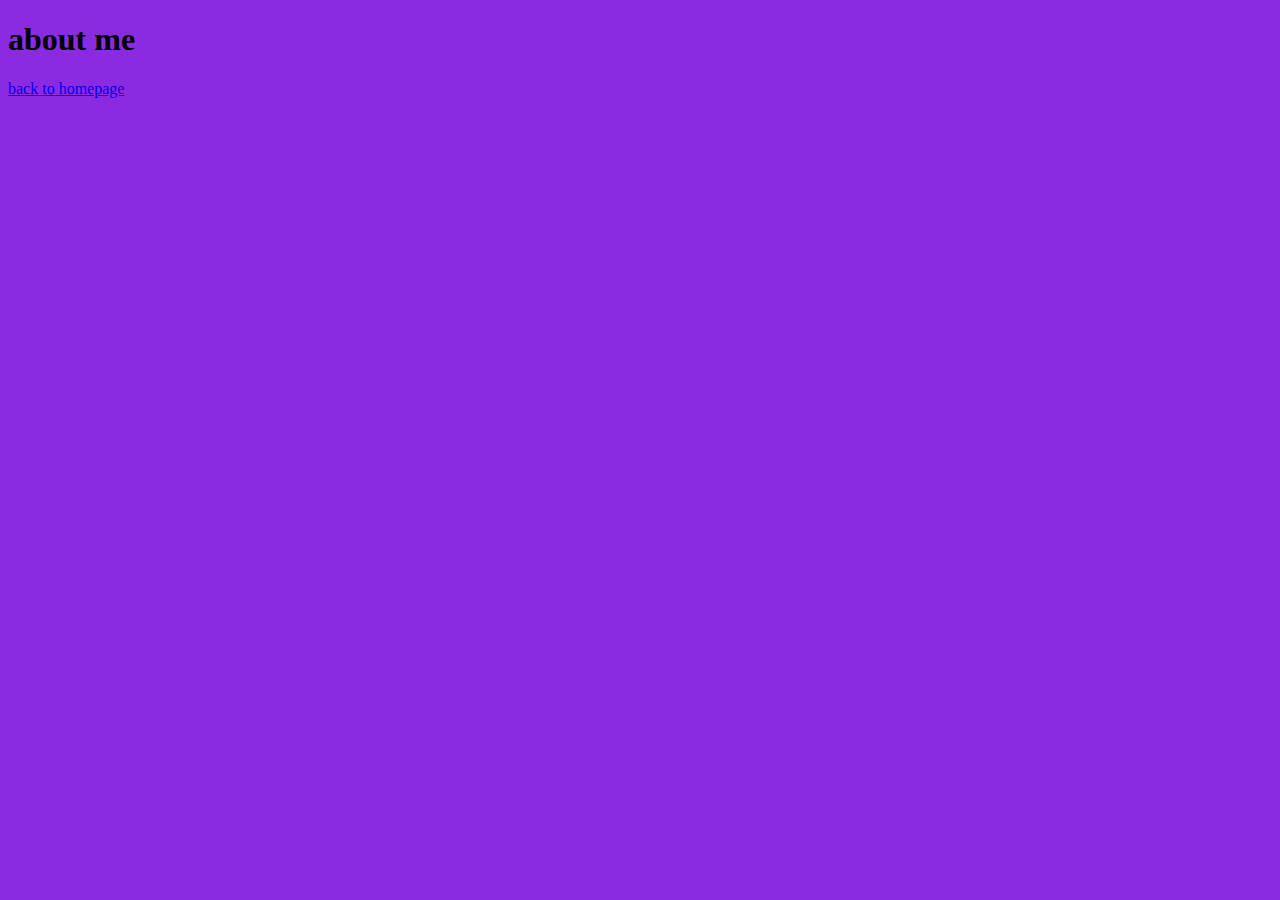
==== about.html @ 02360269 "Created the initial structure HTML pages and CSS" ====
<!DOCTYPE html>
<html lang="en">
<head>
    <meta charset="UTF-8">
    <meta name="viewport" content="width=device-width, initial-scale=1.0">
    <link rel="stylesheet" href="/css/styles.css">
   
    <title>Document</title>
</head>
<body>
    <h1>about me</h1>
    <a href="/">back to homepage</a>
</body>
</html>
---- css/styles.css ----
body {
    background-color: blueviolet;
}
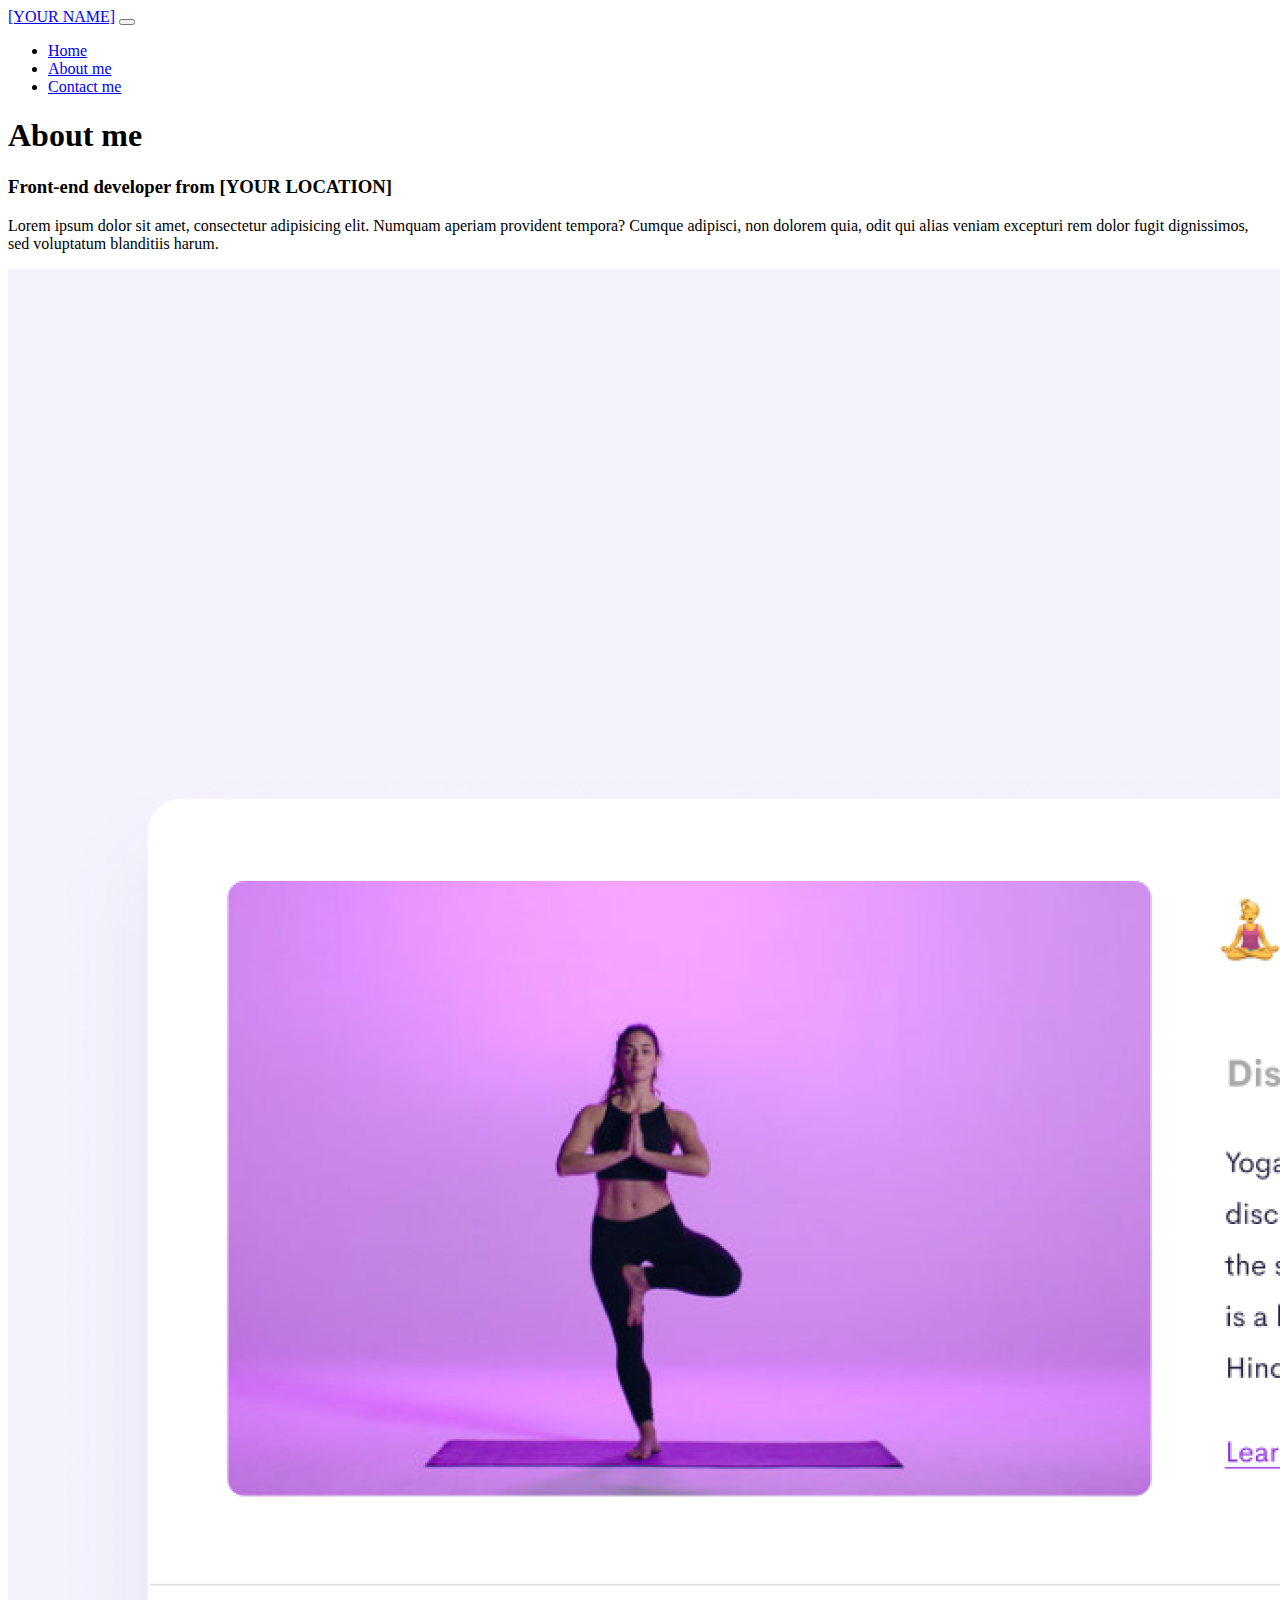
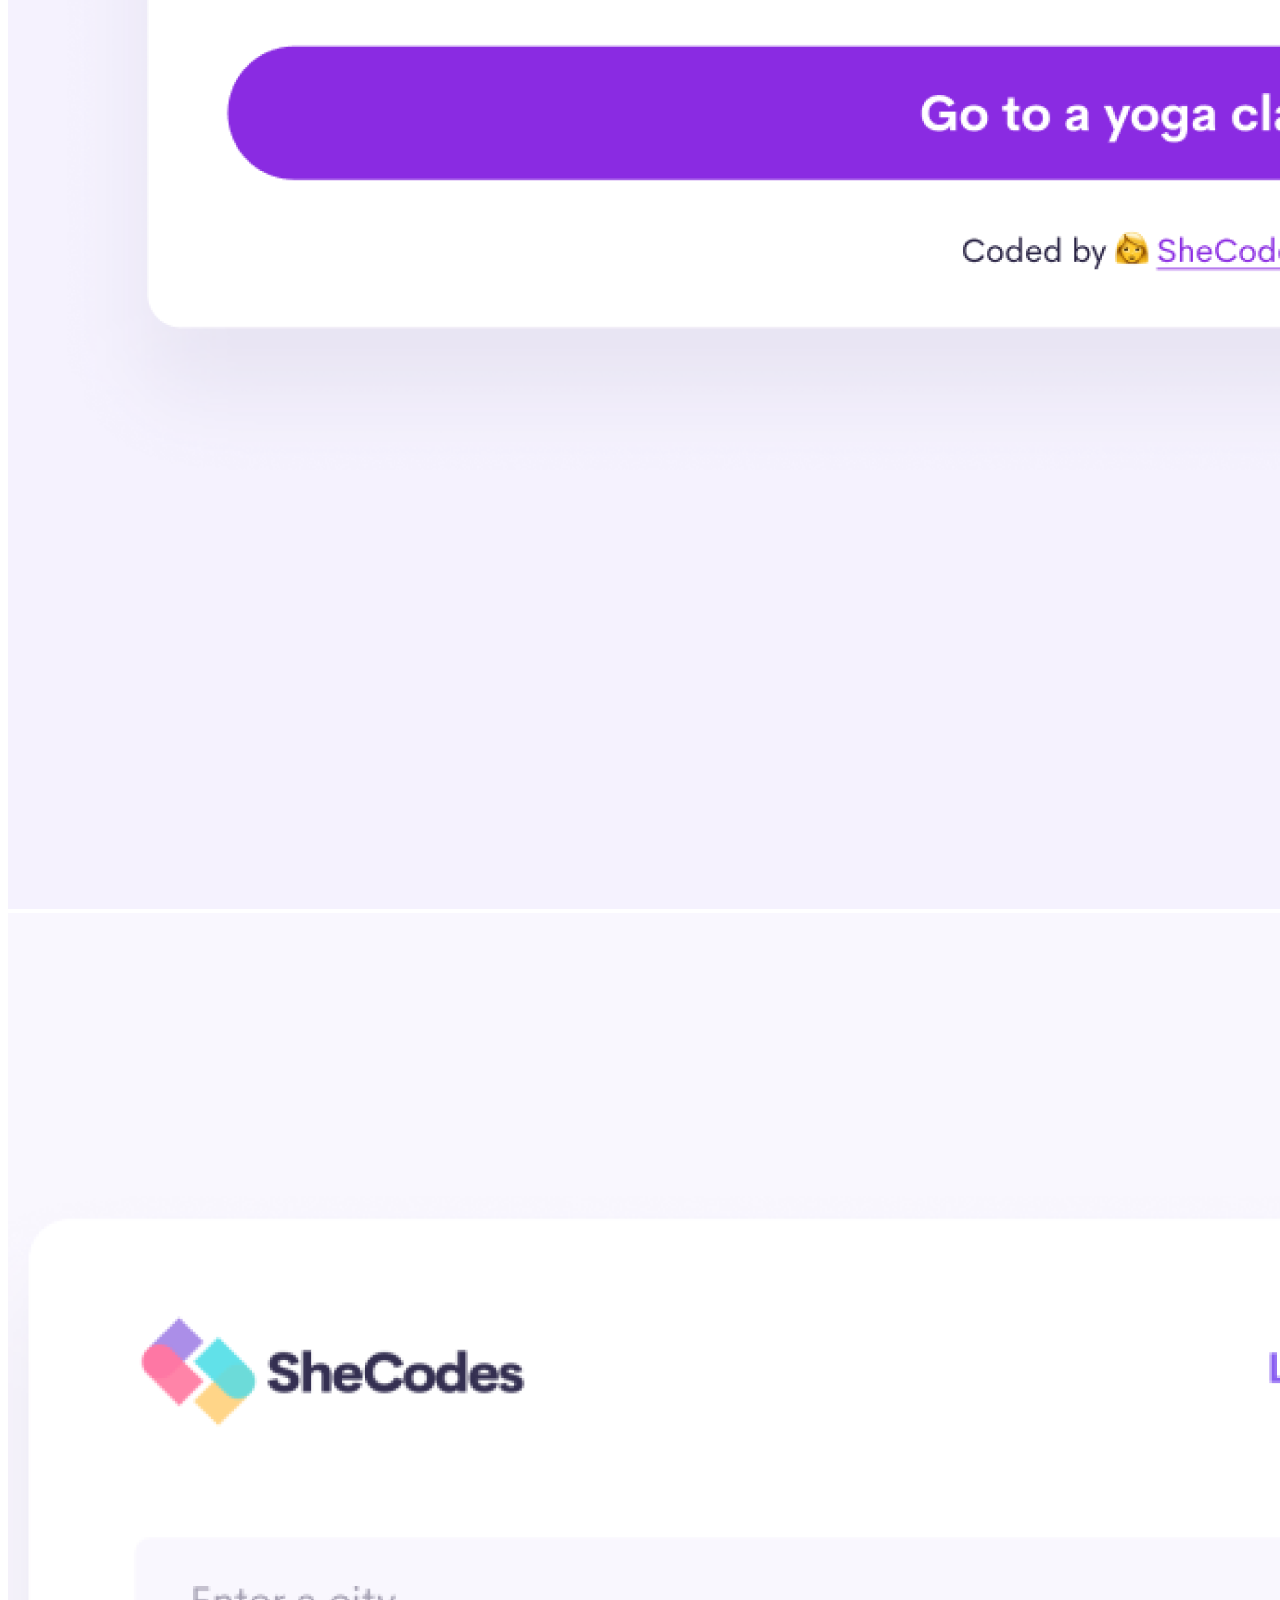
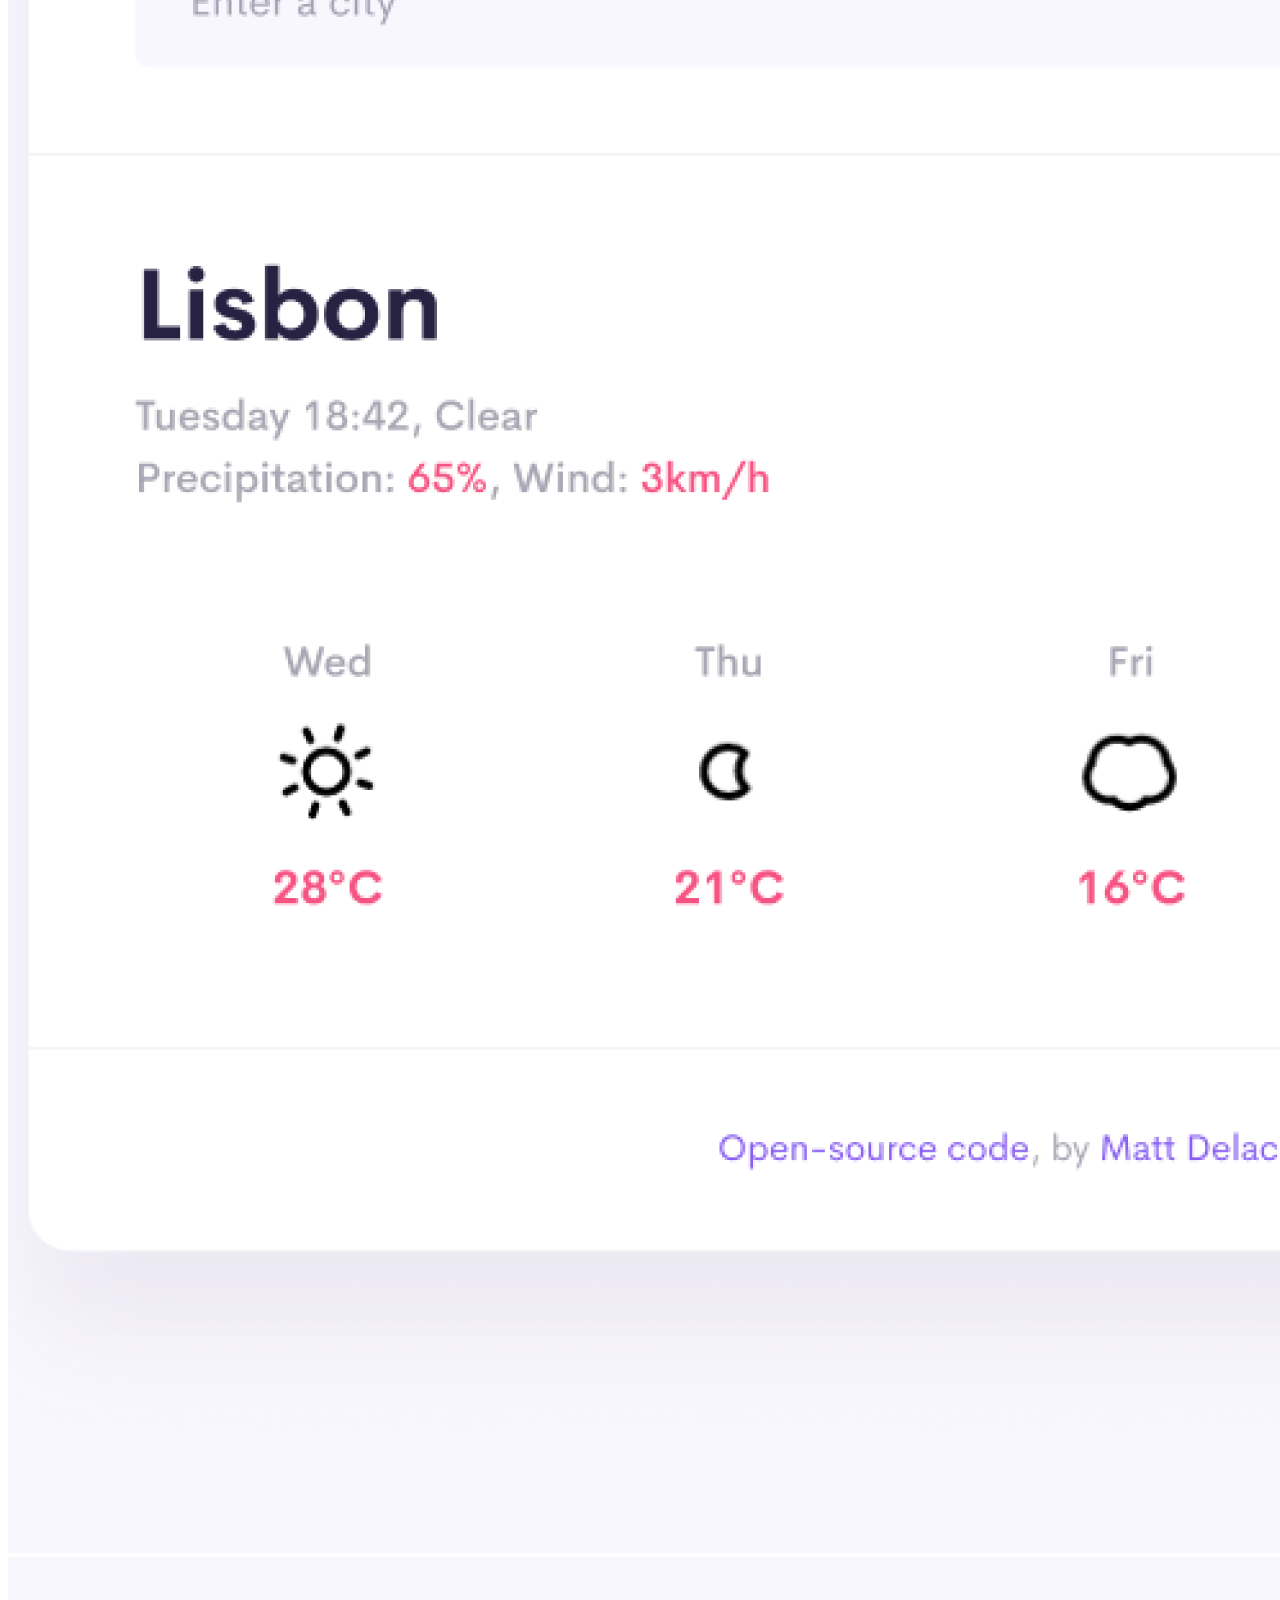
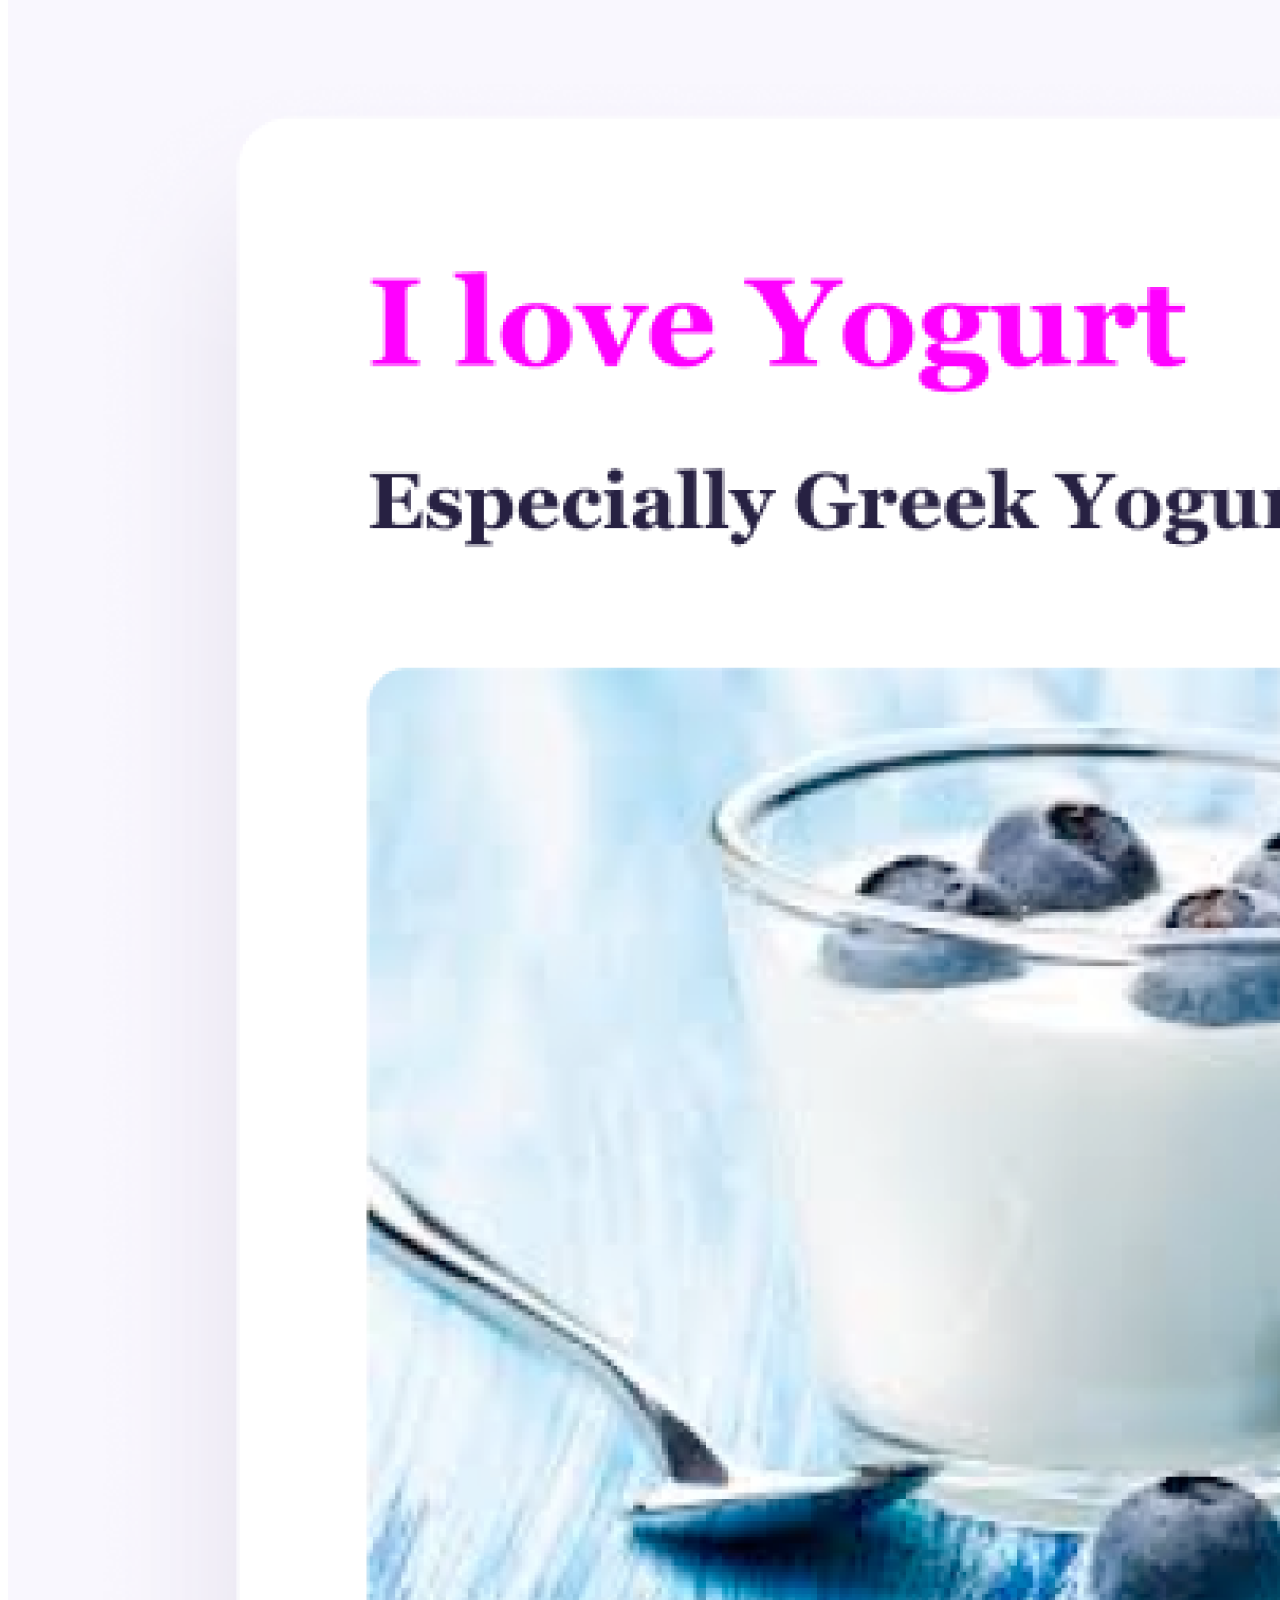
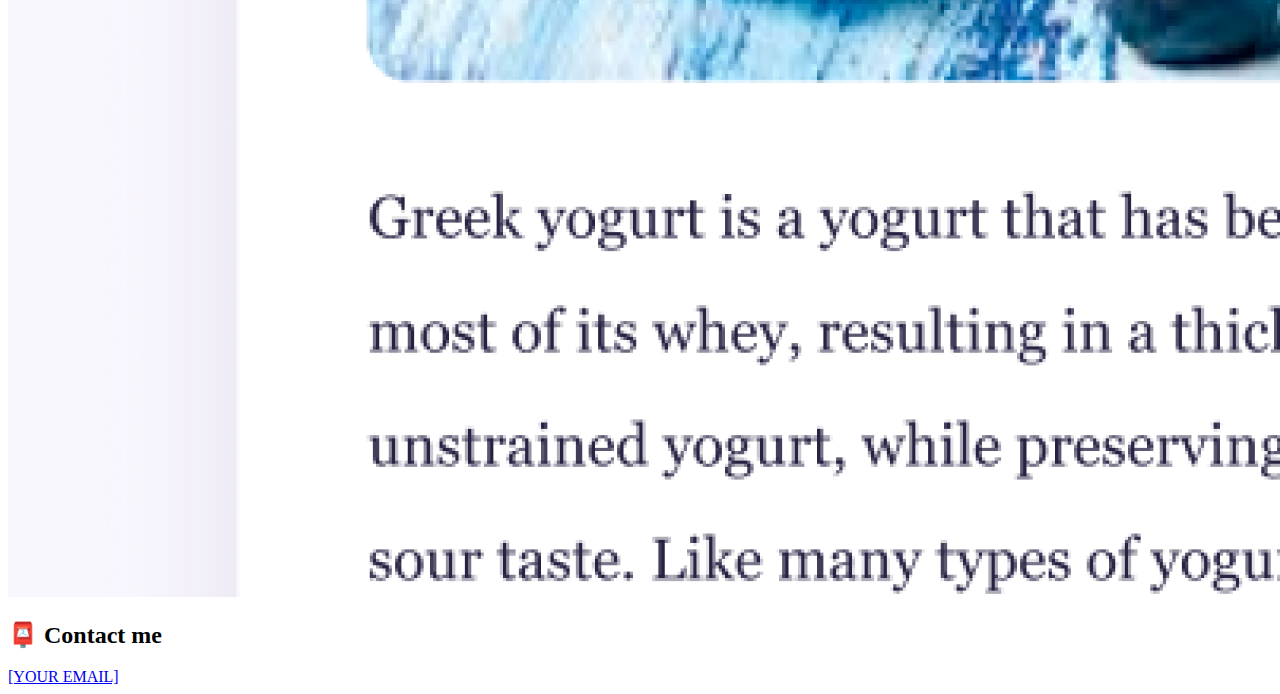
==== commit a30ad9ee: "Created the initial code for HTML pages and CSS" ====
--- a/about.html
+++ b/about.html
@@ -1,14 +1,79 @@
 <!DOCTYPE html>
 <html lang="en">
-<head>
-    <meta charset="UTF-8">
-    <meta name="viewport" content="width=device-width, initial-scale=1.0">
-    <link rel="stylesheet" href="/css/styles.css">
-   
-    <title>Document</title>
-</head>
-<body>
-    <h1>about me</h1>
-    <a href="/">back to homepage</a>
-</body>
-</html>+  <head>
+    <meta charset="UTF-8" />
+    <meta http-equiv="X-UA-Compatible" content="IE=edge" />
+    <meta name="viewport" content="width=device-width, initial-scale=1.0" />
+    <link
+      href="https://cdn.jsdelivr.net/npm/bootstrap@5.0.0-beta2/dist/css/bootstrap.min.css"
+      rel="stylesheet"
+      integrity="sha384-BmbxuPwQa2lc/FVzBcNJ7UAyJxM6wuqIj61tLrc4wSX0szH/Ev+nYRRuWlolflfl"
+      crossorigin="anonymous"
+    />
+    <script
+      src="https://cdn.jsdelivr.net/npm/bootstrap@5.0.0-beta2/dist/js/bootstrap.bundle.min.js"
+      integrity="sha384-b5kHyXgcpbZJO/tY9Ul7kGkf1S0CWuKcCD38l8YkeH8z8QjE0GmW1gYU5S9FOnJ0"
+      crossorigin="anonymous"
+    ></script>
+    <link rel="stylesheet" href="style.css" />
+    <title>About [YOUR NAME]</title>
+  </head>
+  <body>
+    <nav class="navbar navbar-expand-lg navbar-light bg-light fixed-top">
+      <div class="container">
+        <a class="navbar-brand" href="index.html">[YOUR NAME]</a>
+        <button
+          class="navbar-toggler"
+          type="button"
+          data-bs-toggle="collapse"
+          data-bs-target="#navbarNav"
+          aria-controls="navbarNav"
+          aria-expanded="false"
+          aria-label="Toggle navigation"
+        >
+          <span class="navbar-toggler-icon"></span>
+        </button>
+        <div class="collapse navbar-collapse" id="navbarNav">
+          <ul class="navbar-nav">
+            <li class="nav-item">
+              <a class="nav-link" aria-current="page" href="index.html">Home</a>
+            </li>
+            <li class="nav-item">
+              <a class="nav-link active" href="about.html">About me</a>
+            </li>
+            <li class="nav-item">
+              <a class="nav-link" href="about.html#contact">Contact me</a>
+            </li>
+          </ul>
+        </div>
+      </div>
+    </nav>
+    <h1 class="text-center">About me</h1>
+    <h3 class="text-center">Front-end developer from [YOUR LOCATION]</h3>
+    <div class="about-paragraphs text-center">
+      <p>
+        Lorem ipsum dolor sit amet, consectetur adipisicing elit. Numquam
+        aperiam provident tempora? Cumque adipisci, non dolorem quia, odit qui
+        alias veniam excepturi rem dolor fugit dignissimos, sed voluptatum
+        blanditiis harum.
+      </p>
+    </div>
+    <div class="container">
+      <div class="row">
+        <div class="col-sm-4">
+          <img src="images/yoga.png" class="img-fluid p-2 shadow rounded" />
+        </div>
+        <div class="col-sm-4">
+          <img src="images/weather.png" class="img-fluid p-2 shadow rounded" />
+        </div>
+        <div class="col-sm-4">
+          <img src="images/yogurt.png" class="img-fluid p-2 shadow rounded" />
+        </div>
+      </div>
+    </div>
+    <div id="contact" class="mt-5">
+      <h2 class="text-center">📮 Contact me</h2>
+      <a href="mailto:[YOUR EMAIL]" class="email-link"> [YOUR EMAIL] </a>
+    </div>
+  </body>
+</html>
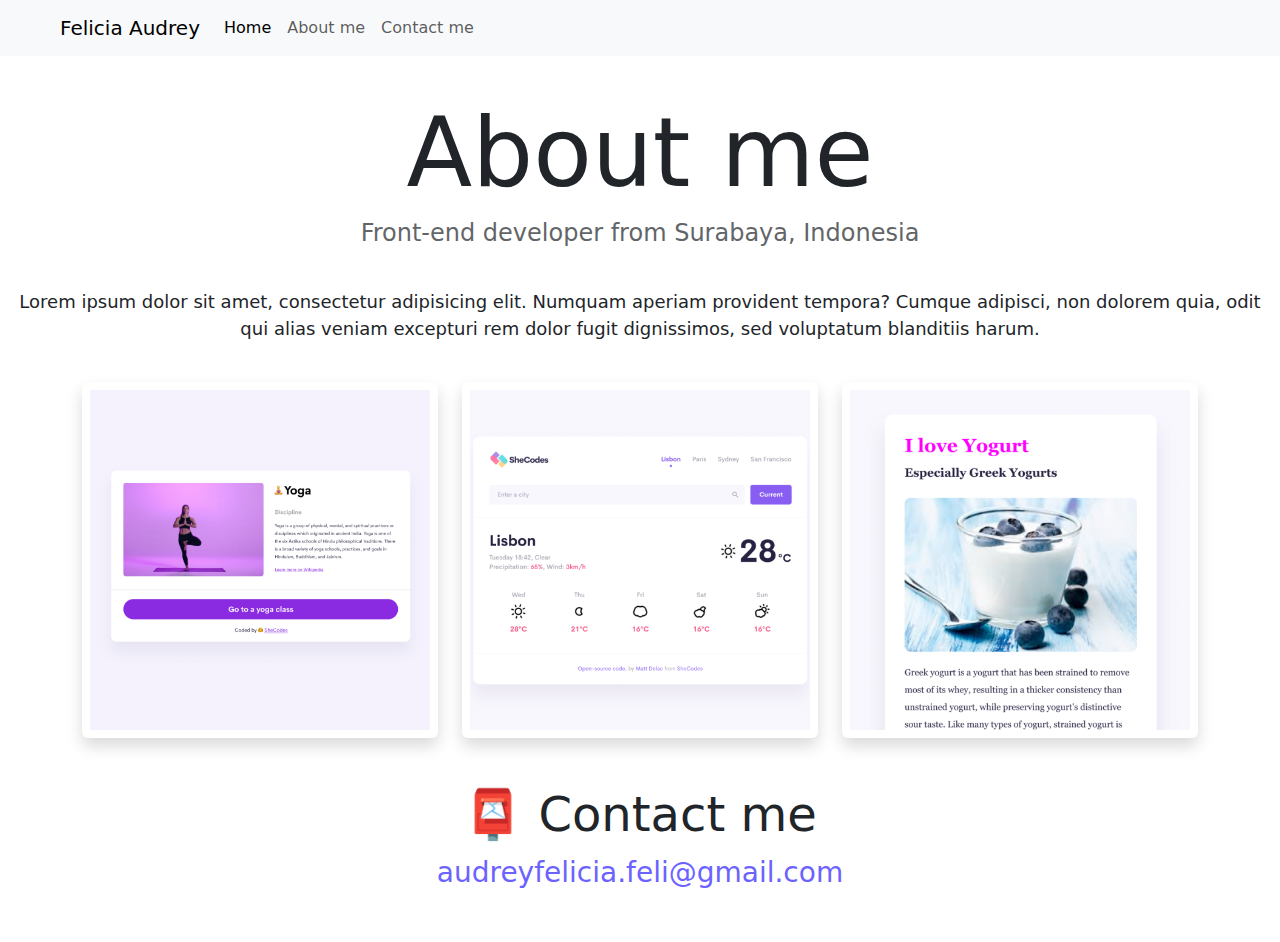
==== commit 1ce53f39: "Made the website responsive with Bootstrap" ====
--- a/about.html
+++ b/about.html
@@ -4,24 +4,24 @@
     <meta charset="UTF-8" />
     <meta http-equiv="X-UA-Compatible" content="IE=edge" />
     <meta name="viewport" content="width=device-width, initial-scale=1.0" />
+    <link rel="stylesheet" href="/css/styles.css" />
+    <title>About Felicia Audrey</title>
     <link
-      href="https://cdn.jsdelivr.net/npm/bootstrap@5.0.0-beta2/dist/css/bootstrap.min.css"
+      href="https://cdn.jsdelivr.net/npm/bootstrap@5.3.3/dist/css/bootstrap.min.css"
       rel="stylesheet"
-      integrity="sha384-BmbxuPwQa2lc/FVzBcNJ7UAyJxM6wuqIj61tLrc4wSX0szH/Ev+nYRRuWlolflfl"
+      integrity="sha384-QWTKZyjpPEjISv5WaRU9OFeRpok6YctnYmDr5pNlyT2bRjXh0JMhjY6hW+ALEwIH"
       crossorigin="anonymous"
     />
     <script
-      src="https://cdn.jsdelivr.net/npm/bootstrap@5.0.0-beta2/dist/js/bootstrap.bundle.min.js"
-      integrity="sha384-b5kHyXgcpbZJO/tY9Ul7kGkf1S0CWuKcCD38l8YkeH8z8QjE0GmW1gYU5S9FOnJ0"
+      src="https://cdn.jsdelivr.net/npm/bootstrap@5.3.3/dist/js/bootstrap.bundle.min.js"
+      integrity="sha384-YvpcrYf0tY3lHB60NNkmXc5s9fDVZLESaAA55NDzOxhy9GkcIdslK1eN7N6jIeHz"
       crossorigin="anonymous"
     ></script>
-    <link rel="stylesheet" href="style.css" />
-    <title>About [YOUR NAME]</title>
   </head>
   <body>
-    <nav class="navbar navbar-expand-lg navbar-light bg-light fixed-top">
-      <div class="container">
-        <a class="navbar-brand" href="index.html">[YOUR NAME]</a>
+    <nav class="navbar navbar-expand-lg bg-body-tertiary fixed-top">
+      <div class="container-fluid">
+        <a class="navbar-brand ms-5" href="index.html">Felicia Audrey</a>
         <button
           class="navbar-toggler"
           type="button"
@@ -36,10 +36,12 @@
         <div class="collapse navbar-collapse" id="navbarNav">
           <ul class="navbar-nav">
             <li class="nav-item">
-              <a class="nav-link" aria-current="page" href="index.html">Home</a>
+              <a class="nav-link active" aria-current="page" href="index.html"
+                >Home</a
+              >
             </li>
             <li class="nav-item">
-              <a class="nav-link active" href="about.html">About me</a>
+              <a class="nav-link" href="about.html">About me</a>
             </li>
             <li class="nav-item">
               <a class="nav-link" href="about.html#contact">Contact me</a>
@@ -48,8 +50,9 @@
         </div>
       </div>
     </nav>
-    <h1 class="text-center">About me</h1>
-    <h3 class="text-center">Front-end developer from [YOUR LOCATION]</h3>
+
+    <h1 class="text-center mt-5 pt-5">About me</h1>
+    <h3 class="text-center">Front-end developer from Surabaya, Indonesia</h3>
     <div class="about-paragraphs text-center">
       <p>
         Lorem ipsum dolor sit amet, consectetur adipisicing elit. Numquam
@@ -58,22 +61,26 @@
         blanditiis harum.
       </p>
     </div>
+
     <div class="container">
       <div class="row">
         <div class="col-sm-4">
-          <img src="images/yoga.png" class="img-fluid p-2 shadow rounded" />
+          <img src="images/yoga.png" class="img-fluid shadow rounded p-2" />
         </div>
         <div class="col-sm-4">
-          <img src="images/weather.png" class="img-fluid p-2 shadow rounded" />
+          <img src="images/weather.png" class="img-fluid shadow rounded p-2" />
         </div>
         <div class="col-sm-4">
-          <img src="images/yogurt.png" class="img-fluid p-2 shadow rounded" />
+          <img src="images/yogurt.png" class="img-fluid shadow rounded p-2" />
         </div>
       </div>
     </div>
-    <div id="contact" class="mt-5">
-      <h2 class="text-center">📮 Contact me</h2>
-      <a href="mailto:[YOUR EMAIL]" class="email-link"> [YOUR EMAIL] </a>
+
+    <div id="contact">
+      <h2 class="text-center mt-5">📮 Contact me</h2>
+      <a href="mailto:audreyfelicia.feli@gmail.com" class="email-link mb-5">
+        audreyfelicia.feli@gmail.com</a
+      >
     </div>
   </body>
 </html>
--- a/css/styles.css
+++ b/css/styles.css
@@ -0,0 +1,88 @@
+:root {
+    --primary-color: #6c63ff;
+    --secondary-color: #f5f2fe;
+    --box-shadow: 0 5px 10px rgba(0, 0, 0, 0.3);
+  }
+  
+  body {
+    max-width: 100%;
+  }
+  
+  h1 {
+    font-size: 96px !important;
+  }
+  
+  h2 {
+    font-size: 48px !important;
+  }
+  
+  h3 {
+    font-size: 24px !important;
+    opacity: 0.7;
+  }
+  
+  p {
+    font-size: 18px;
+    line-height: 1.5;
+  }
+  
+  a:hover {
+    color: blue;
+  }
+  
+  .navigation-links {
+    display: flex;
+    margin-top: 40px;
+    justify-content: center;
+  }
+  
+  .navigation-links a {
+    margin: 20px;
+    border-radius: 4px;
+    padding: 20px 15px;
+    text-decoration: none;
+    text-transform: capitalize;
+  }
+  
+  .contact-link {
+    background: var(--primary-color);
+    box-shadow: var(--box-shadow);
+    color: white;
+  }
+  
+  .about-link {
+    color: var(--primary-color);
+    border: 1px solid var(--primary-color);
+  }
+  
+  .about-paragraphs {
+    display: flex;
+    margin: 30px 0;
+  }
+  
+  .about-paragraphs p {
+    margin: 10px;
+  }
+  
+  .email-link {
+    display: flex;
+    justify-content: center;
+    color: var(--primary-color);
+    font-size: 28px;
+    text-decoration: none;
+  }
+  
+  .email-link:hover {
+    text-decoration: underline;
+  }
+  
+  .primary-link {
+    padding: 20px 15px;
+    text-decoration: none;
+    border-radius: 4px;
+    font-size: 18px;
+    background: var(--primary-color);
+    color: var(--secondary-color);
+    box-shadow: var(--box-shadow);
+  }
+  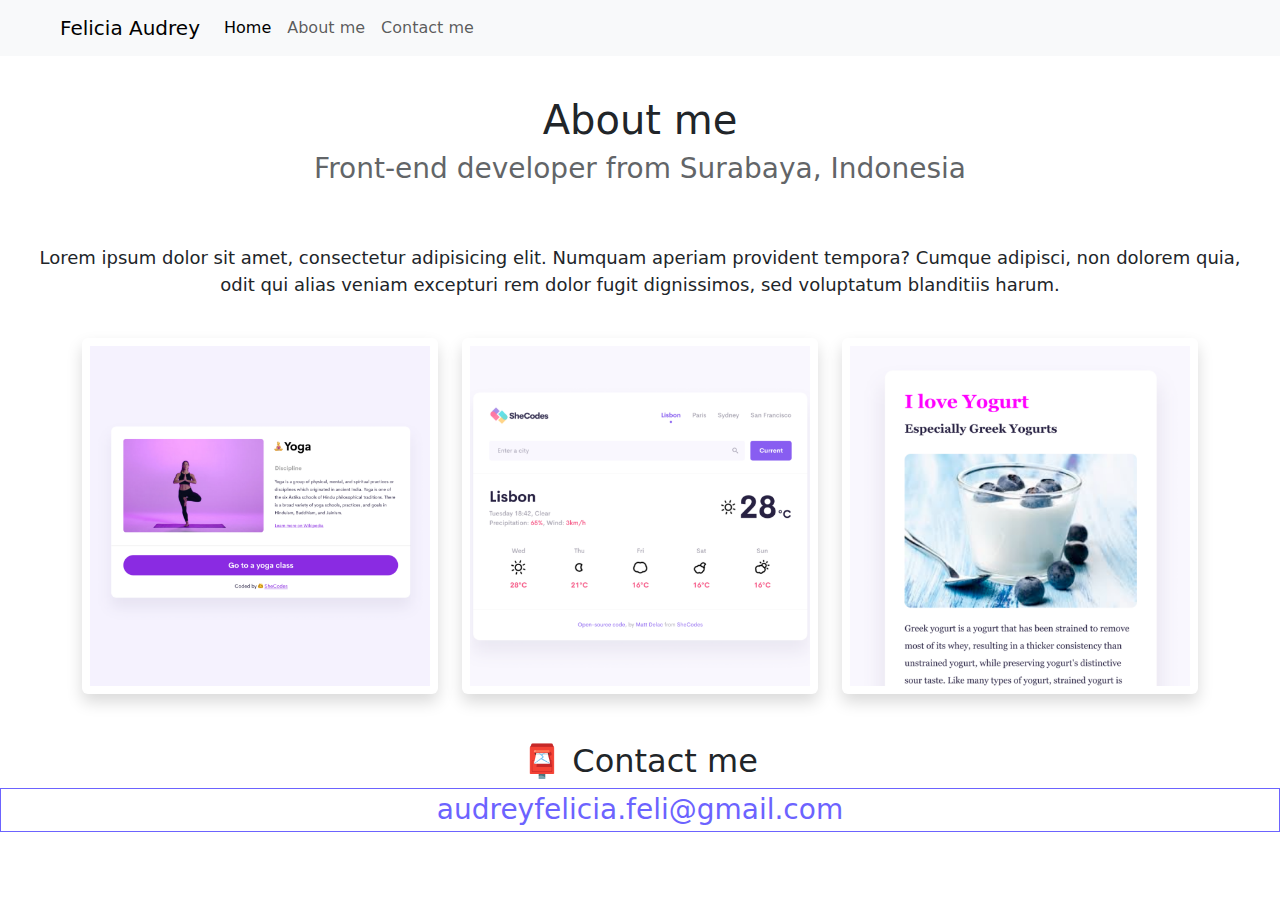
==== commit 550fcc28: "Made the website more responsive for mobile device" ====
--- a/about.html
+++ b/about.html
@@ -2,10 +2,11 @@
 <html lang="en">
   <head>
     <meta charset="UTF-8" />
+    <meta name="description" content="Front-end Developer originally from Indonesia and now based in Belgium, Europe.">
     <meta http-equiv="X-UA-Compatible" content="IE=edge" />
     <meta name="viewport" content="width=device-width, initial-scale=1.0" />
     <link rel="stylesheet" href="/css/styles.css" />
-    <title>About Felicia Audrey</title>
+    <title>Front-end Developer - About Felicia Audrey</title>
     <link
       href="https://cdn.jsdelivr.net/npm/bootstrap@5.3.3/dist/css/bootstrap.min.css"
       rel="stylesheet"
@@ -21,7 +22,7 @@
   <body>
     <nav class="navbar navbar-expand-lg bg-body-tertiary fixed-top">
       <div class="container-fluid">
-        <a class="navbar-brand ms-5" href="index.html">Felicia Audrey</a>
+        <a class="navbar-brand ms-5" href="/index.html">Felicia Audrey</a>
         <button
           class="navbar-toggler"
           type="button"
@@ -36,24 +37,24 @@
         <div class="collapse navbar-collapse" id="navbarNav">
           <ul class="navbar-nav">
             <li class="nav-item">
-              <a class="nav-link active" aria-current="page" href="index.html"
+              <a class="nav-link active" aria-current="page" href="/index.html"
                 >Home</a
               >
             </li>
             <li class="nav-item">
-              <a class="nav-link" href="about.html">About me</a>
+              <a class="nav-link" href="/about.html">About me</a>
             </li>
             <li class="nav-item">
-              <a class="nav-link" href="about.html#contact">Contact me</a>
+              <a class="nav-link" href="/about.html#contact">Contact me</a>
             </li>
           </ul>
         </div>
       </div>
     </nav>
 
-    <h1 class="text-center mt-5 pt-5">About me</h1>
-    <h3 class="text-center">Front-end developer from Surabaya, Indonesia</h3>
-    <div class="about-paragraphs text-center">
+    <h1 class="text-center mt-5 pt-5 mobile-h1">About me</h1>
+    <h3 class="text-center mb-5 mobile-h3">Front-end developer from Surabaya, Indonesia</h3>
+    <div class="about-paragraphs ms-3 me-3 about-page">
       <p>
         Lorem ipsum dolor sit amet, consectetur adipisicing elit. Numquam
         aperiam provident tempora? Cumque adipisci, non dolorem quia, odit qui
@@ -65,20 +66,20 @@
     <div class="container">
       <div class="row">
         <div class="col-sm-4">
-          <img src="images/yoga.png" class="img-fluid shadow rounded p-2" />
+          <img src="/images/yoga.png" class="img-fluid shadow rounded p-2 about-image" alt="yoga app" title="yoga app photo"/>
         </div>
         <div class="col-sm-4">
-          <img src="images/weather.png" class="img-fluid shadow rounded p-2" />
+          <img src="/images/weather.png" class="img-fluid shadow rounded p-2 about-image" alt="weather app" title="weather app photo"/>
         </div>
         <div class="col-sm-4">
-          <img src="images/yogurt.png" class="img-fluid shadow rounded p-2" />
+          <img src="/images/yogurt.png" class="img-fluid shadow rounded p-2 about-image" alt="yogurt app" title="yogurt app photo"/>
         </div>
       </div>
     </div>
 
     <div id="contact">
-      <h2 class="text-center mt-5">📮 Contact me</h2>
-      <a href="mailto:audreyfelicia.feli@gmail.com" class="email-link mb-5">
+      <h2 class="text-center mt-5 mobile-h2">📮 Contact me</h2>
+      <a href="mailto:audreyfelicia.feli@gmail.com" class="email-link mb-5 about-link" title="Send me an email">
         audreyfelicia.feli@gmail.com</a
       >
     </div>
--- a/css/styles.css
+++ b/css/styles.css
@@ -9,15 +9,15 @@
   }
   
   h1 {
-    font-size: 96px !important;
+    font-size: 96px;
   }
   
   h2 {
-    font-size: 48px !important;
+    font-size: 48px;
   }
   
   h3 {
-    font-size: 24px !important;
+    font-size: 24px;
     opacity: 0.7;
   }
   
@@ -58,6 +58,7 @@
   .about-paragraphs {
     display: flex;
     margin: 30px 0;
+    text-align: center;
   }
   
   .about-paragraphs p {
@@ -85,4 +86,42 @@
     color: var(--secondary-color);
     box-shadow: var(--box-shadow);
   }
-  +  
+
+  @media (max-width: 576px) {
+    .mobile-h1 {
+    font-size: 58px;
+    margin-bottom: 8px;
+      }
+    
+    .mobile-h2 {
+      font-size: 30px;
+    }
+
+    .mobile-h3 {
+      font-size: 20px;
+      margin: 0 10px;
+    }
+
+    .mobile-link {
+    text-align: center;
+    display: block;
+    margin: 0 20px
+      }
+
+    .about-page {
+    text-align: center;
+    display: block;
+      }
+
+    .about-image {
+      width: 90%;
+      display: block;
+      margin: 0 auto;
+      margin-bottom: 20px;
+    }
+
+    .about-link {
+      font-size: 20px;
+    }
+  }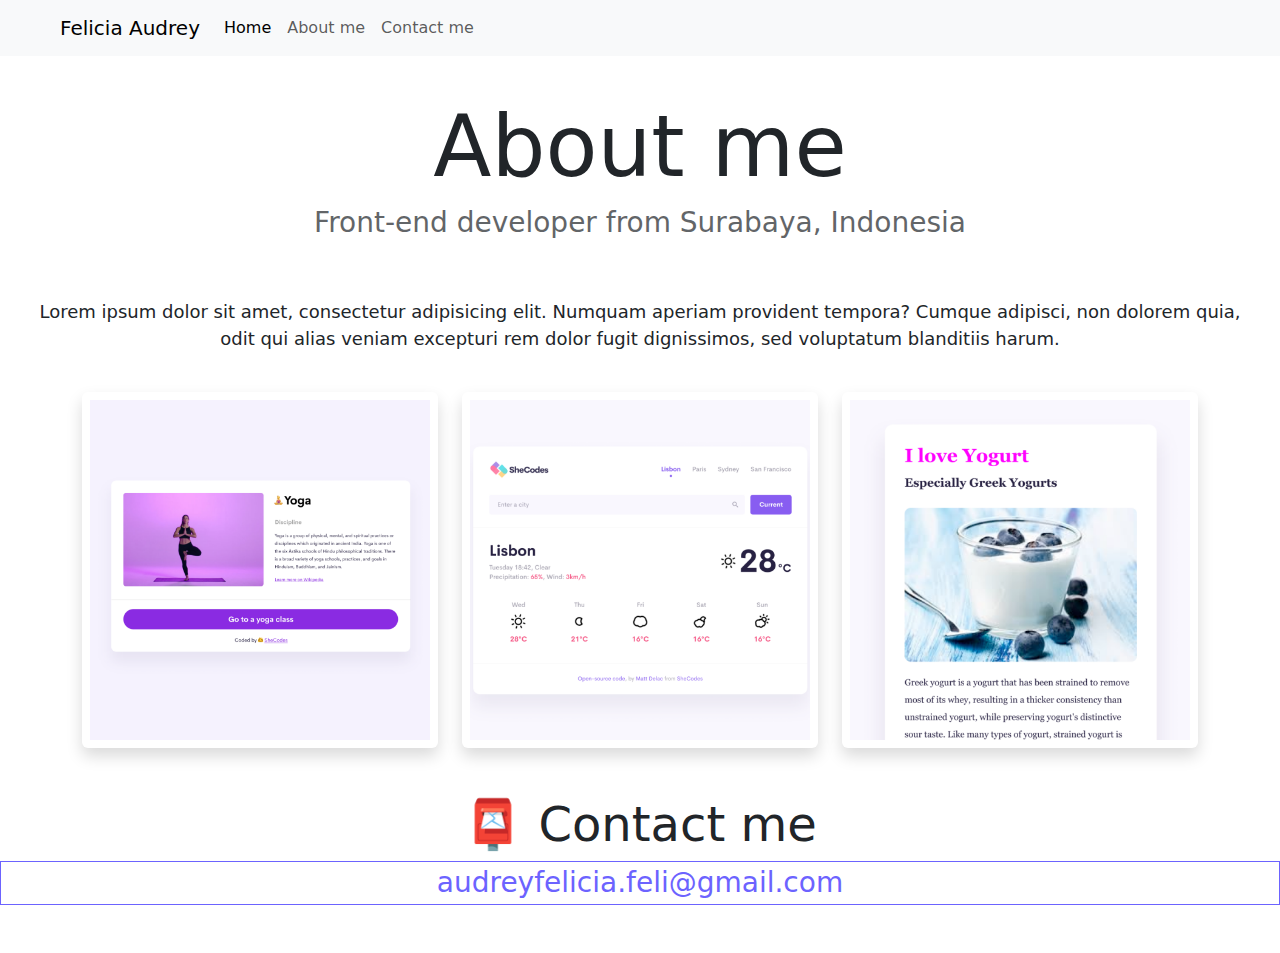
==== commit 7524e15a: "Improved responsive headings" ====
--- a/about.html
+++ b/about.html
@@ -52,10 +52,10 @@
       </div>
     </nav>
 
-    <h1 class="text-center mt-5 pt-5 mobile-h1">About me</h1>
+    <h1 class="text-center mt-5 pt-5 huge-h1 mobile-h1">About me</h1>
     <h3 class="text-center mb-5 mobile-h3">Front-end developer from Surabaya, Indonesia</h3>
-    <div class="about-paragraphs ms-3 me-3 about-page">
-      <p>
+    <div class="about-paragraphs about-page">
+      <p class="ms-4 me-4">
         Lorem ipsum dolor sit amet, consectetur adipisicing elit. Numquam
         aperiam provident tempora? Cumque adipisci, non dolorem quia, odit qui
         alias veniam excepturi rem dolor fugit dignissimos, sed voluptatum
@@ -78,7 +78,7 @@
     </div>
 
     <div id="contact">
-      <h2 class="text-center mt-5 mobile-h2">📮 Contact me</h2>
+      <h2 class="text-center mt-5 huge-h2 mobile-h2">📮 Contact me</h2>
       <a href="mailto:audreyfelicia.feli@gmail.com" class="email-link mb-5 about-link" title="Send me an email">
         audreyfelicia.feli@gmail.com</a
       >
--- a/css/styles.css
+++ b/css/styles.css
@@ -6,14 +6,6 @@
   
   body {
     max-width: 100%;
-  }
-  
-  h1 {
-    font-size: 96px;
-  }
-  
-  h2 {
-    font-size: 48px;
   }
   
   h3 {
@@ -90,7 +82,7 @@
 
   @media (max-width: 576px) {
     .mobile-h1 {
-    font-size: 58px;
+    font-size: 50px;
     margin-bottom: 8px;
       }
     
@@ -100,7 +92,6 @@
 
     .mobile-h3 {
       font-size: 20px;
-      margin: 0 10px;
     }
 
     .mobile-link {
@@ -124,4 +115,14 @@
     .about-link {
       font-size: 20px;
     }
+  }
+
+  @media (min-width: 576px) {
+    .huge-h1 {
+      font-size: 85px;
+    }
+
+    .huge-h2 {
+        font-size: 48px;
+    }
   }